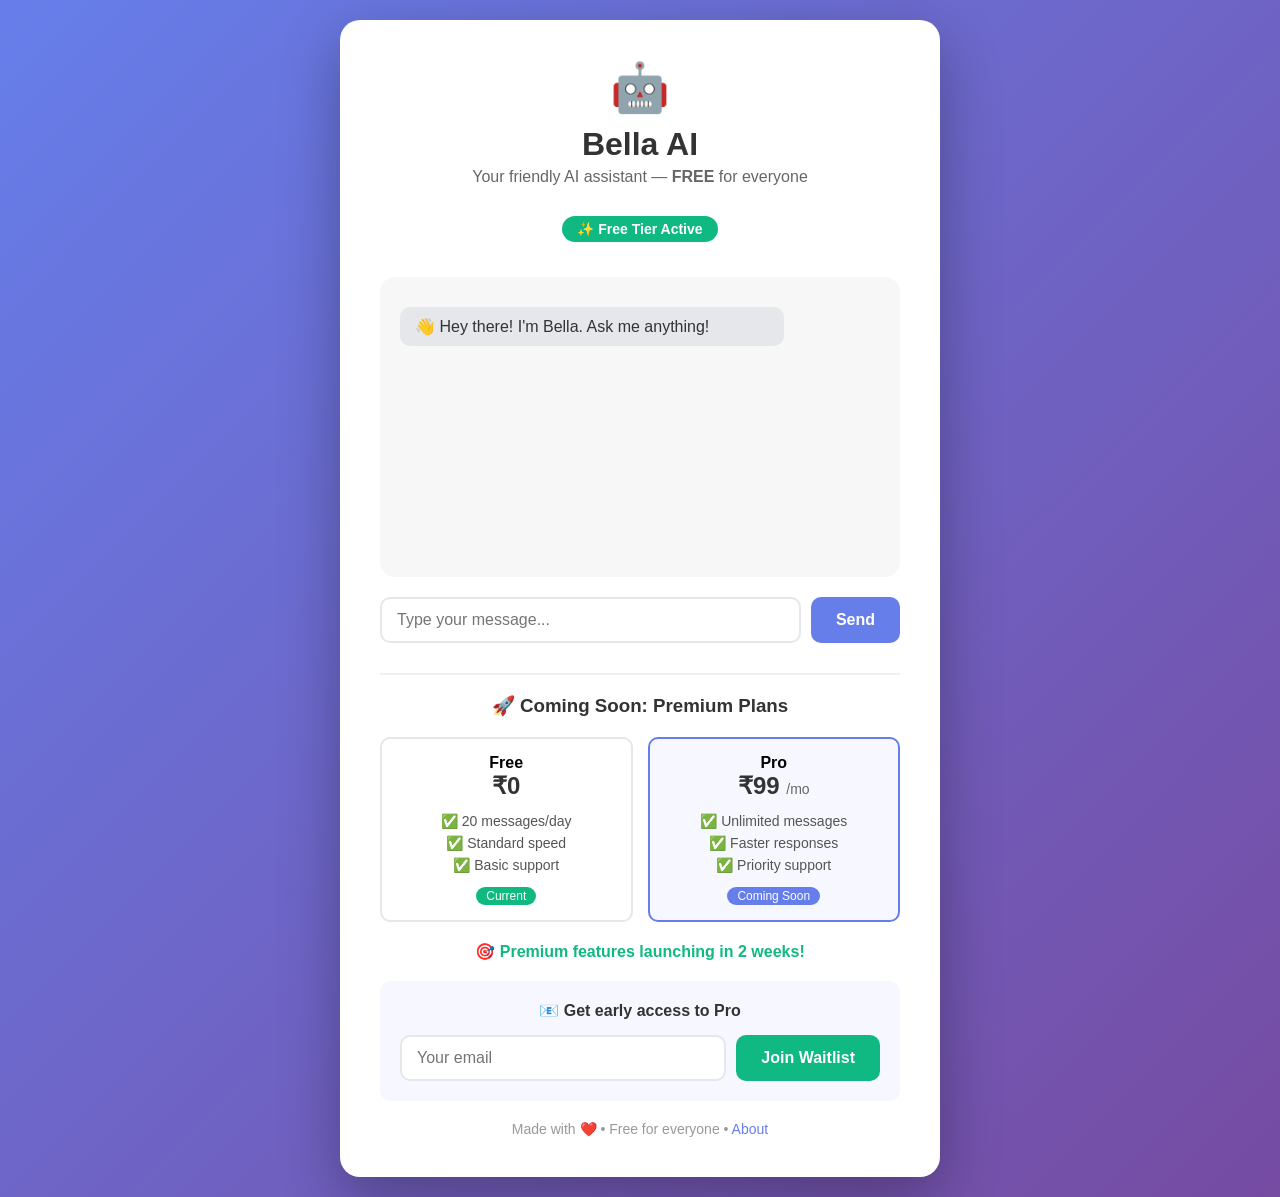
==== index.html @ af96e614 "Update index.html" ====
<!DOCTYPE html>
<html lang="en">
<head>
    <meta charset="UTF-8">
    <meta name="viewport" content="width=device-width, initial-scale=1.0">
    <title>Bella AI - Free AI Assistant</title>
    <style>
        * { margin: 0; padding: 0; box-sizing: border-box; }
        body { 
            font-family: -apple-system, BlinkMacSystemFont, 'Segoe UI', Roboto, sans-serif;
            background: linear-gradient(135deg, #667eea 0%, #764ba2 100%);
            min-height: 100vh;
            display: flex;
            justify-content: center;
            align-items: center;
            padding: 20px;
        }
        .container {
            background: white;
            border-radius: 20px;
            padding: 40px;
            max-width: 600px;
            width: 100%;
            box-shadow: 0 20px 60px rgba(0,0,0,0.3);
        }
        .logo { 
            font-size: 48px; 
            text-align: center; 
            margin-bottom: 10px;
        }
        h1 { 
            text-align: center; 
            color: #333;
            font-size: 32px;
            margin-bottom: 5px;
        }
        .subtitle {
            text-align: center;
            color: #666;
            margin-bottom: 30px;
        }
        .badge {
            display: inline-block;
            background: #10b981;
            color: white;
            padding: 5px 15px;
            border-radius: 20px;
            font-size: 14px;
            font-weight: bold;
            margin-bottom: 20px;
        }
        .chat-box {
            background: #f7f7f7;
            border-radius: 15px;
            padding: 20px;
            min-height: 300px;
            margin-bottom: 20px;
            max-height: 400px;
            overflow-y: auto;
        }
        .message {
            margin: 10px 0;
            padding: 10px 15px;
            border-radius: 10px;
            max-width: 80%;
        }
        .user-message {
            background: #667eea;
            color: white;
            margin-left: auto;
            text-align: right;
        }
        .bot-message {
            background: #e5e7eb;
            color: #333;
        }
        .input-group {
            display: flex;
            gap: 10px;
        }
        input {
            flex: 1;
            padding: 12px 15px;
            border: 2px solid #e5e7eb;
            border-radius: 10px;
            font-size: 16px;
            outline: none;
            transition: border 0.3s;
        }
        input:focus {
            border-color: #667eea;
        }
        button {
            padding: 12px 25px;
            background: #667eea;
            color: white;
            border: none;
            border-radius: 10px;
            font-size: 16px;
            font-weight: bold;
            cursor: pointer;
            transition: background 0.3s;
        }
        button:hover {
            background: #5a67d8;
        }
        button:disabled {
            opacity: 0.6;
            cursor: not-allowed;
        }
        .pricing-grid {
            display: grid;
            grid-template-columns: 1fr 1fr;
            gap: 15px;
            margin: 20px 0;
        }
        .pricing-card {
            border: 2px solid #e5e7eb;
            border-radius: 10px;
            padding: 15px;
            text-align: center;
        }
        .pricing-card.popular {
            border-color: #667eea;
            background: #f7f7ff;
        }
        .price {
            font-size: 24px;
            font-weight: bold;
            color: #333;
        }
        .price small {
            font-size: 14px;
            font-weight: normal;
            color: #666;
        }
        .feature-list {
            list-style: none;
            margin: 10px 0;
            font-size: 14px;
            color: #555;
        }
        .feature-list li {
            padding: 3px 0;
        }
        .coming-soon {
            text-align: center;
            color: #10b981;
            font-weight: bold;
            margin-top: 10px;
        }
        .waitlist-form {
            display: flex;
            gap: 10px;
            margin-top: 15px;
        }
        .waitlist-form input {
            flex: 1;
        }
        .waitlist-form button {
            background: #10b981;
        }
        .waitlist-form button:hover {
            background: #059669;
        }
        .toast {
            position: fixed;
            bottom: 20px;
            right: 20px;
            background: #333;
            color: white;
            padding: 15px 25px;
            border-radius: 10px;
            display: none;
        }
        .toast.show {
            display: block;
            animation: slideIn 0.5s;
        }
        @keyframes slideIn {
            from { transform: translateY(100px); opacity: 0; }
            to { transform: translateY(0); opacity: 1; }
        }
        .footer {
            text-align: center;
            margin-top: 20px;
            color: #999;
            font-size: 14px;
        }
        .footer a {
            color: #667eea;
            text-decoration: none;
        }
        .loading {
            display: inline-block;
            width: 20px;
            height: 20px;
            border: 3px solid #f3f3f3;
            border-top: 3px solid #667eea;
            border-radius: 50%;
            animation: spin 1s linear infinite;
        }
        @keyframes spin {
            0% { transform: rotate(0deg); }
            100% { transform: rotate(360deg); }
        }
    </style>
</head>
<body>
    <div class="container">
        <div class="logo">🤖</div>
        <h1>Bella AI</h1>
        <p class="subtitle">Your friendly AI assistant — <strong>FREE</strong> for everyone</p>
        
        <div style="text-align: center; margin-bottom: 15px;">
            <span class="badge">✨ Free Tier Active</span>
        </div>

        <!-- Chat Interface -->
        <div class="chat-box" id="chatBox">
            <div class="message bot-message">👋 Hey there! I'm Bella. Ask me anything!</div>
        </div>

        <div class="input-group">
            <input type="text" id="userInput" placeholder="Type your message..." onkeypress="if(event.key==='Enter') sendMessage()">
            <button onclick="sendMessage()" id="sendBtn">Send</button>
        </div>

        <!-- Pricing Section -->
        <div style="margin-top: 30px; border-top: 2px solid #f0f0f0; padding-top: 20px;">
            <h3 style="text-align: center; color: #333;">🚀 Coming Soon: Premium Plans</h3>
            
            <div class="pricing-grid">
                <div class="pricing-card">
                    <h4>Free</h4>
                    <div class="price">₹0</div>
                    <ul class="feature-list">
                        <li>✅ 20 messages/day</li>
                        <li>✅ Standard speed</li>
                        <li>✅ Basic support</li>
                    </ul>
                    <span style="display:inline-block; background:#10b981; color:white; padding:2px 10px; border-radius:10px; font-size:12px;">Current</span>
                </div>
                
                <div class="pricing-card popular">
                    <h4>Pro</h4>
                    <div class="price">₹99 <small>/mo</small></div>
                    <ul class="feature-list">
                        <li>✅ Unlimited messages</li>
                        <li>✅ Faster responses</li>
                        <li>✅ Priority support</li>
                    </ul>
                    <span style="display:inline-block; background:#667eea; color:white; padding:2px 10px; border-radius:10px; font-size:12px;">Coming Soon</span>
                </div>
            </div>

            <div class="coming-soon">🎯 Premium features launching in 2 weeks!</div>
        </div>

        <!-- Waitlist Signup -->
        <div style="margin-top: 20px; background: #f7f7ff; padding: 20px; border-radius: 10px;">
            <h4 style="text-align: center; color: #333;">📧 Get early access to Pro</h4>
            <form id="waitlistForm" class="waitlist-form">
                <input type="email" id="waitlistEmail" placeholder="Your email" required>
                <button type="submit">Join Waitlist</button>
            </form>
        </div>

        <div class="footer">
            Made with ❤️ • Free for everyone • <a href="#" onclick="showToast('Premium features coming soon!')">About</a>
        </div>
    </div>

    <!-- Toast Notification -->
    <div class="toast" id="toast"></div>

    <script>
        const API_URL = "https://shahid0812-Api.hf.space"; // Your Space URL
        let userId = localStorage.getItem('bella_user_id');
        
        if (!userId) {
            userId = 'user_' + Math.random().toString(36).substr(2, 9);
            localStorage.setItem('bella_user_id', userId);
        }

        // Send message to Bella
        async function sendMessage() {
            const input = document.getElementById('userInput');
            const message = input.value.trim();
            if (!message) return;

            const chatBox = document.getElementById('chatBox');
            const sendBtn = document.getElementById('sendBtn');

            // Add user message
            chatBox.innerHTML += `<div class="message user-message">${message}</div>`;
            input.value = '';
            sendBtn.disabled = true;
            sendBtn.innerHTML = '<span class="loading"></span>';

            // Show typing indicator
            chatBox.innerHTML += `<div class="message bot-message" id="typing">🤔 Thinking...</div>`;
            chatBox.scrollTop = chatBox.scrollHeight;

            try {
                const response = await fetch(`${API_URL}/chat`, {
                    method: 'POST',
                    headers: { 'Content-Type': 'application/json' },
                    body: JSON.stringify({ 
                        message: message,
                        user_id: userId
                    })
                });

                const data = await response.json();
                
                // Remove typing indicator
                document.getElementById('typing').remove();
                
                // Add bot response
                chatBox.innerHTML += `<div class="message bot-message">${data.response}</div>`;
                chatBox.scrollTop = chatBox.scrollHeight;

            } catch (error) {
                document.getElementById('typing').remove();
                chatBox.innerHTML += `<div class="message bot-message">😅 Oops! Something went wrong. Please try again.</div>`;
            }

            sendBtn.disabled = false;
            sendBtn.textContent = 'Send';
        }

        // Waitlist signup
        document.getElementById('waitlistForm').addEventListener('submit', async function(e) {
            e.preventDefault();
            const email = document.getElementById('waitlistEmail').value;
            
            try {
                const response = await fetch(`${API_URL}/signup`, {
                    method: 'POST',
                    headers: { 'Content-Type': 'application/json' },
                    body: JSON.stringify({ email, name: '' })
                });
                
                const data = await response.json();
                showToast('✅ ' + data.message);
                document.getElementById('waitlistEmail').value = '';
            } catch (error) {
                showToast('❌ Something went wrong. Please try again.');
            }
        });

        // Toast notification
        function showToast(message) {
            const toast = document.getElementById('toast');
            toast.textContent = message;
            toast.classList.add('show');
            setTimeout(() => toast.classList.remove('show'), 3000);
        }

        // Auto-join waitlist with random tip
        console.log('🎉 Welcome to Bella AI!');
        console.log('💡 Tip: You get 20 free messages daily!');
    </script>
</body>
</html>
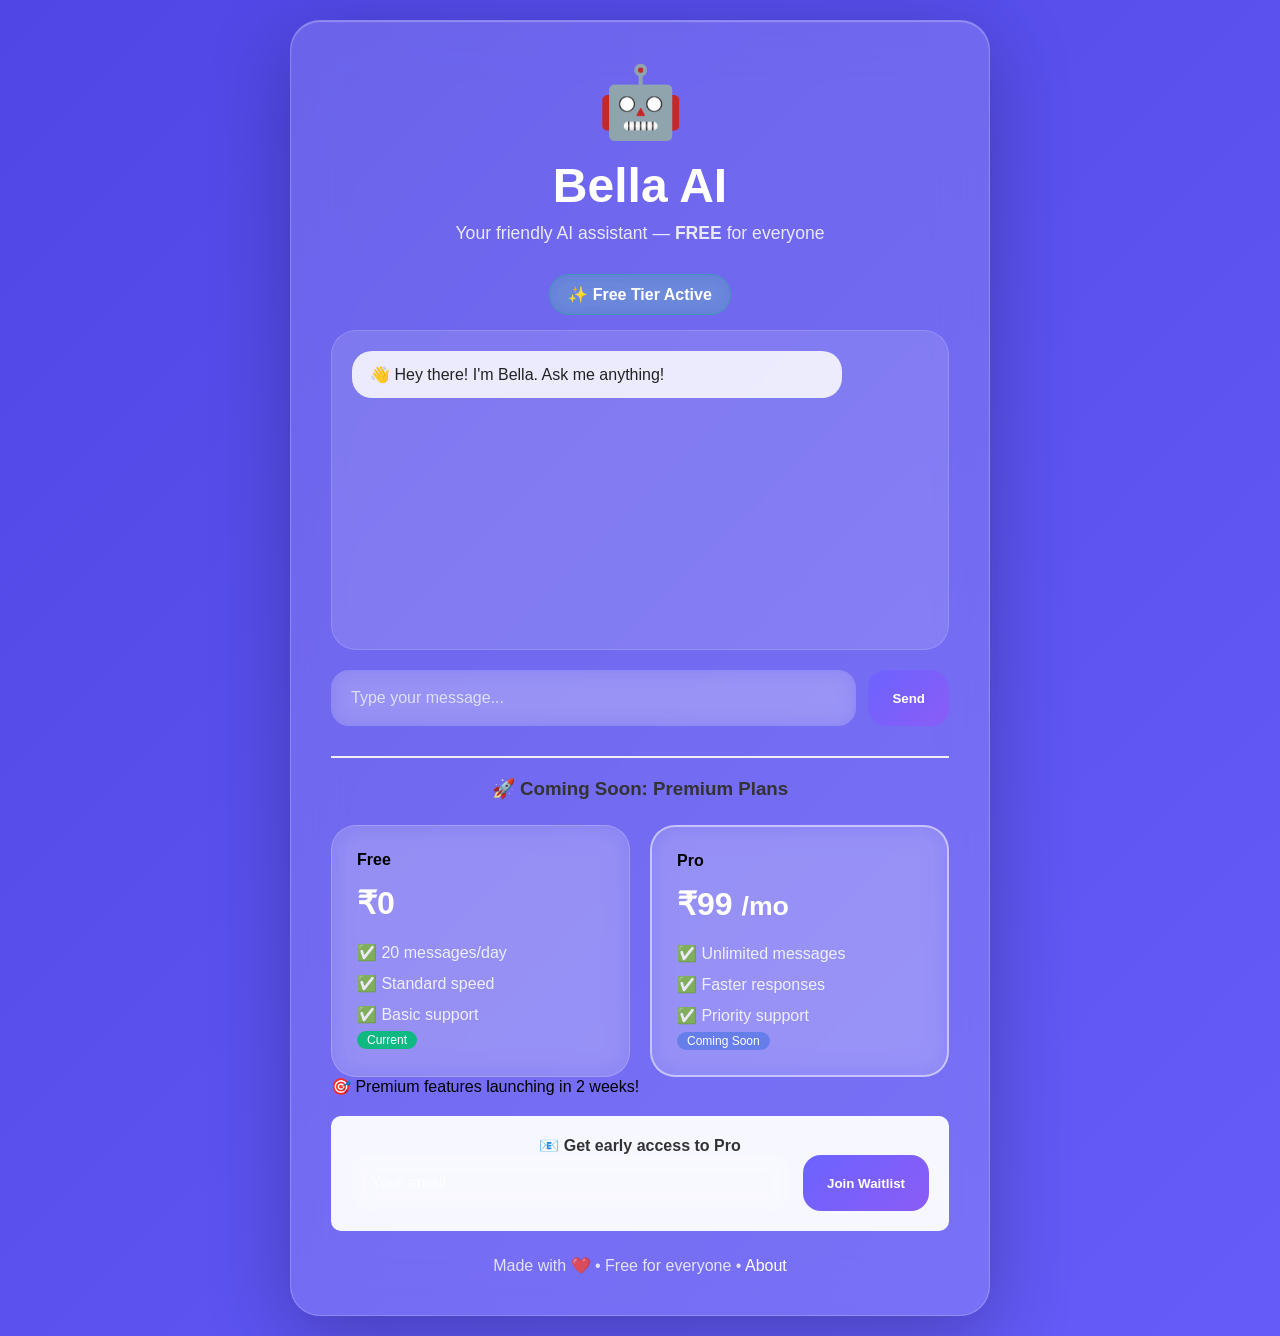
==== commit aa0159f4: "Update index.html" ====
--- a/index.html
+++ b/index.html
@@ -5,204 +5,358 @@
     <meta name="viewport" content="width=device-width, initial-scale=1.0">
     <title>Bella AI - Free AI Assistant</title>
     <style>
-        * { margin: 0; padding: 0; box-sizing: border-box; }
-        body { 
-            font-family: -apple-system, BlinkMacSystemFont, 'Segoe UI', Roboto, sans-serif;
-            background: linear-gradient(135deg, #667eea 0%, #764ba2 100%);
-            min-height: 100vh;
-            display: flex;
-            justify-content: center;
-            align-items: center;
-            padding: 20px;
+* {
+    margin: 0;
+    padding: 0;
+    box-sizing: border-box;
+}
+
+:root {
+    --primary: #6c63ff;
+    --secondary: #8b5cf6;
+    --success: #10b981;
+    --dark: #1f2937;
+    --gray: #6b7280;
+    --bg: rgba(255,255,255,0.15);
+    --border: rgba(255,255,255,0.2);
+}
+
+body {
+    font-family: Inter, -apple-system, BlinkMacSystemFont, "Segoe UI", sans-serif;
+    min-height: 100vh;
+    display: flex;
+    justify-content: center;
+    align-items: center;
+    padding: 20px;
+    overflow-x: hidden;
+    background: linear-gradient(
+        -45deg,
+        #667eea,
+        #764ba2,
+        #6c63ff,
+        #4f46e5
+    );
+    background-size: 400% 400%;
+    animation: gradientMove 15s ease infinite;
+}
+
+@keyframes gradientMove {
+    0% { background-position: 0% 50%; }
+    50% { background-position: 100% 50%; }
+    100% { background-position: 0% 50%; }
+}
+
+.container {
+    width: min(100%, 700px);
+    padding: clamp(20px, 5vw, 40px);
+    border-radius: 30px;
+    background: rgba(255,255,255,0.15);
+    backdrop-filter: blur(25px);
+    -webkit-backdrop-filter: blur(25px);
+    border: 1px solid rgba(255,255,255,0.2);
+    box-shadow:
+        0 20px 80px rgba(0,0,0,0.25),
+        inset 0 1px 1px rgba(255,255,255,0.3);
+    animation: fadeUp 0.8s ease;
+}
+
+@keyframes fadeUp {
+    from {
+        opacity: 0;
+        transform: translateY(40px);
+    }
+    to {
+        opacity: 1;
+        transform: translateY(0);
+    }
+}
+
+.logo {
+    font-size: clamp(50px, 8vw, 70px);
+    text-align: center;
+    margin-bottom: 15px;
+    animation: float 3s ease-in-out infinite;
+}
+
+@keyframes float {
+    50% {
+        transform: translateY(-10px);
+    }
+}
+
+h1 {
+    text-align: center;
+    font-size: clamp(2rem, 5vw, 3rem);
+    color: white;
+    font-weight: 800;
+}
+
+.subtitle {
+    text-align: center;
+    color: rgba(255,255,255,0.85);
+    margin-top: 10px;
+    margin-bottom: 30px;
+    font-size: clamp(0.9rem, 3vw, 1.1rem);
+}
+
+.badge {
+    display: inline-flex;
+    align-items: center;
+    gap: 8px;
+    background: rgba(16,185,129,0.2);
+    border: 1px solid rgba(16,185,129,0.4);
+    color: white;
+    padding: 10px 18px;
+    border-radius: 50px;
+    font-weight: 700;
+    backdrop-filter: blur(10px);
+}
+
+.chat-box {
+    background: rgba(255,255,255,0.12);
+    border: 1px solid rgba(255,255,255,0.15);
+    border-radius: 25px;
+    min-height: 320px;
+    max-height: 420px;
+    overflow-y: auto;
+    padding: 20px;
+    margin-bottom: 20px;
+}
+
+.chat-box::-webkit-scrollbar {
+    width: 8px;
+}
+
+.chat-box::-webkit-scrollbar-thumb {
+    background: rgba(255,255,255,0.3);
+    border-radius: 10px;
+}
+
+.message {
+    max-width: 85%;
+    padding: 14px 18px;
+    margin-bottom: 14px;
+    border-radius: 20px;
+    animation: messageIn 0.4s ease;
+}
+
+@keyframes messageIn {
+    from {
+        opacity: 0;
+        transform: translateY(15px);
+    }
+    to {
+        opacity: 1;
+        transform: translateY(0);
+    }
+}
+
+.bot-message {
+    background: rgba(255,255,255,0.85);
+    color: #222;
+}
+
+.user-message {
+    background: linear-gradient(
+        135deg,
+        #6c63ff,
+        #8b5cf6
+    );
+    color: white;
+    margin-left: auto;
+}
+
+.input-group {
+    display: flex;
+    gap: 12px;
+}
+
+input {
+    flex: 1;
+    height: 56px;
+    border: none;
+    border-radius: 18px;
+    padding: 0 20px;
+    background: rgba(255,255,255,0.15);
+    color: white;
+    font-size: 1rem;
+    outline: none;
+    backdrop-filter: blur(10px);
+}
+
+input::placeholder {
+    color: rgba(255,255,255,0.7);
+}
+
+button {
+    border: none;
+    border-radius: 18px;
+    padding: 0 24px;
+    background: linear-gradient(
+        135deg,
+        #6c63ff,
+        #8b5cf6
+    );
+    color: white;
+    font-weight: 700;
+    cursor: pointer;
+    transition: all .3s ease;
+}
+
+button:hover {
+    transform: translateY(-3px);
+    box-shadow: 0 12px 30px rgba(108,99,255,0.4);
+}
+
+button:active {
+    transform: scale(0.97);
+}
+
+.pricing-grid {
+    display: grid;
+    grid-template-columns: repeat(
+        auto-fit,
+        minmax(220px, 1fr)
+    );
+    gap: 20px;
+    margin-top: 25px;
+}
+
+.pricing-card {
+    background: rgba(255,255,255,0.12);
+    border: 1px solid rgba(255,255,255,0.2);
+    border-radius: 25px;
+    padding: 25px;
+    transition: .4s;
+    backdrop-filter: blur(15px);
+}
+
+.pricing-card:hover {
+    transform: translateY(-10px);
+    box-shadow: 0 20px 40px rgba(0,0,0,0.25);
+}
+
+.pricing-card.popular {
+    border: 2px solid rgba(255,255,255,0.5);
+}
+
+.price {
+    font-size: 2rem;
+    font-weight: 800;
+    color: white;
+    margin: 15px 0;
+}
+
+.feature-list {
+    list-style: none;
+    color: rgba(255,255,255,0.85);
+}
+
+.feature-list li {
+    padding: 6px 0;
+}
+
+.waitlist-form {
+    display: flex;
+    gap: 12px;
+    flex-wrap: wrap;
+}
+
+.waitlist-form input {
+    min-width: 220px;
+}
+
+.toast {
+    position: fixed;
+    bottom: 30px;
+    right: 30px;
+    background: rgba(30,30,30,0.95);
+    color: white;
+    padding: 16px 25px;
+    border-radius: 20px;
+    backdrop-filter: blur(20px);
+    transform: translateY(100px);
+    opacity: 0;
+    transition: .4s;
+}
+
+.toast.show {
+    transform: translateY(0);
+    opacity: 1;
+}
+
+.footer {
+    margin-top: 25px;
+    text-align: center;
+    color: rgba(255,255,255,0.8);
+}
+
+.footer a {
+    color: white;
+    text-decoration: none;
+}
+
+@media (max-width: 600px) {
+    body {
+        padding: 12px;
+    }
+
+    .container {
+        border-radius: 25px;
+    }
+
+    .input-group {
+        flex-direction: column;
+    }
+
+    button {
+        width: 100%;
+        height: 56px;
+    }
+
+    .message {
+        max-width: 92%;
+    }
+    .bg-orb {
+    position: fixed;
+    border-radius: 50%;
+    filter: blur(100px);
+    z-index: -1;
+    animation: moveOrb 15s infinite alternate;
+}
+
+.orb1 {
+    width: 300px;
+    height: 300px;
+    background: rgba(108,99,255,0.35);
+    top: -100px;
+    left: -100px;
+}
+
+.orb2 {
+    width: 250px;
+    height: 250px;
+    background: rgba(236,72,153,0.3);
+    bottom: -100px;
+    right: -100px;
+}
+
+.orb3 {
+    width: 200px;
+    height: 200px;
+    background: rgba(16,185,129,0.25);
+    top: 40%;
+    left: 50%;
+}
+
+@keyframes moveOrb {
+    from {
+        transform: translate(0,0);
+    }
+    to {
+        transform: translate(80px,-50px);
+    }
         }
-        .container {
-            background: white;
-            border-radius: 20px;
-            padding: 40px;
-            max-width: 600px;
-            width: 100%;
-            box-shadow: 0 20px 60px rgba(0,0,0,0.3);
-        }
-        .logo { 
-            font-size: 48px; 
-            text-align: center; 
-            margin-bottom: 10px;
-        }
-        h1 { 
-            text-align: center; 
-            color: #333;
-            font-size: 32px;
-            margin-bottom: 5px;
-        }
-        .subtitle {
-            text-align: center;
-            color: #666;
-            margin-bottom: 30px;
-        }
-        .badge {
-            display: inline-block;
-            background: #10b981;
-            color: white;
-            padding: 5px 15px;
-            border-radius: 20px;
-            font-size: 14px;
-            font-weight: bold;
-            margin-bottom: 20px;
-        }
-        .chat-box {
-            background: #f7f7f7;
-            border-radius: 15px;
-            padding: 20px;
-            min-height: 300px;
-            margin-bottom: 20px;
-            max-height: 400px;
-            overflow-y: auto;
-        }
-        .message {
-            margin: 10px 0;
-            padding: 10px 15px;
-            border-radius: 10px;
-            max-width: 80%;
-        }
-        .user-message {
-            background: #667eea;
-            color: white;
-            margin-left: auto;
-            text-align: right;
-        }
-        .bot-message {
-            background: #e5e7eb;
-            color: #333;
-        }
-        .input-group {
-            display: flex;
-            gap: 10px;
-        }
-        input {
-            flex: 1;
-            padding: 12px 15px;
-            border: 2px solid #e5e7eb;
-            border-radius: 10px;
-            font-size: 16px;
-            outline: none;
-            transition: border 0.3s;
-        }
-        input:focus {
-            border-color: #667eea;
-        }
-        button {
-            padding: 12px 25px;
-            background: #667eea;
-            color: white;
-            border: none;
-            border-radius: 10px;
-            font-size: 16px;
-            font-weight: bold;
-            cursor: pointer;
-            transition: background 0.3s;
-        }
-        button:hover {
-            background: #5a67d8;
-        }
-        button:disabled {
-            opacity: 0.6;
-            cursor: not-allowed;
-        }
-        .pricing-grid {
-            display: grid;
-            grid-template-columns: 1fr 1fr;
-            gap: 15px;
-            margin: 20px 0;
-        }
-        .pricing-card {
-            border: 2px solid #e5e7eb;
-            border-radius: 10px;
-            padding: 15px;
-            text-align: center;
-        }
-        .pricing-card.popular {
-            border-color: #667eea;
-            background: #f7f7ff;
-        }
-        .price {
-            font-size: 24px;
-            font-weight: bold;
-            color: #333;
-        }
-        .price small {
-            font-size: 14px;
-            font-weight: normal;
-            color: #666;
-        }
-        .feature-list {
-            list-style: none;
-            margin: 10px 0;
-            font-size: 14px;
-            color: #555;
-        }
-        .feature-list li {
-            padding: 3px 0;
-        }
-        .coming-soon {
-            text-align: center;
-            color: #10b981;
-            font-weight: bold;
-            margin-top: 10px;
-        }
-        .waitlist-form {
-            display: flex;
-            gap: 10px;
-            margin-top: 15px;
-        }
-        .waitlist-form input {
-            flex: 1;
-        }
-        .waitlist-form button {
-            background: #10b981;
-        }
-        .waitlist-form button:hover {
-            background: #059669;
-        }
-        .toast {
-            position: fixed;
-            bottom: 20px;
-            right: 20px;
-            background: #333;
-            color: white;
-            padding: 15px 25px;
-            border-radius: 10px;
-            display: none;
-        }
-        .toast.show {
-            display: block;
-            animation: slideIn 0.5s;
-        }
-        @keyframes slideIn {
-            from { transform: translateY(100px); opacity: 0; }
-            to { transform: translateY(0); opacity: 1; }
-        }
-        .footer {
-            text-align: center;
-            margin-top: 20px;
-            color: #999;
-            font-size: 14px;
-        }
-        .footer a {
-            color: #667eea;
-            text-decoration: none;
-        }
-        .loading {
-            display: inline-block;
-            width: 20px;
-            height: 20px;
-            border: 3px solid #f3f3f3;
-            border-top: 3px solid #667eea;
-            border-radius: 50%;
-            animation: spin 1s linear infinite;
-        }
-        @keyframes spin {
-            0% { transform: rotate(0deg); }
-            100% { transform: rotate(360deg); }
         }
     </style>
 </head>
@@ -363,4 +517,8 @@
         console.log('💡 Tip: You get 20 free messages daily!');
     </script>
 </body>
+    <div class="bg-orb orb1"></div>
+<div class="bg-orb orb2"></div>
+<div class="bg-orb orb3"></div>
+    
 </html>
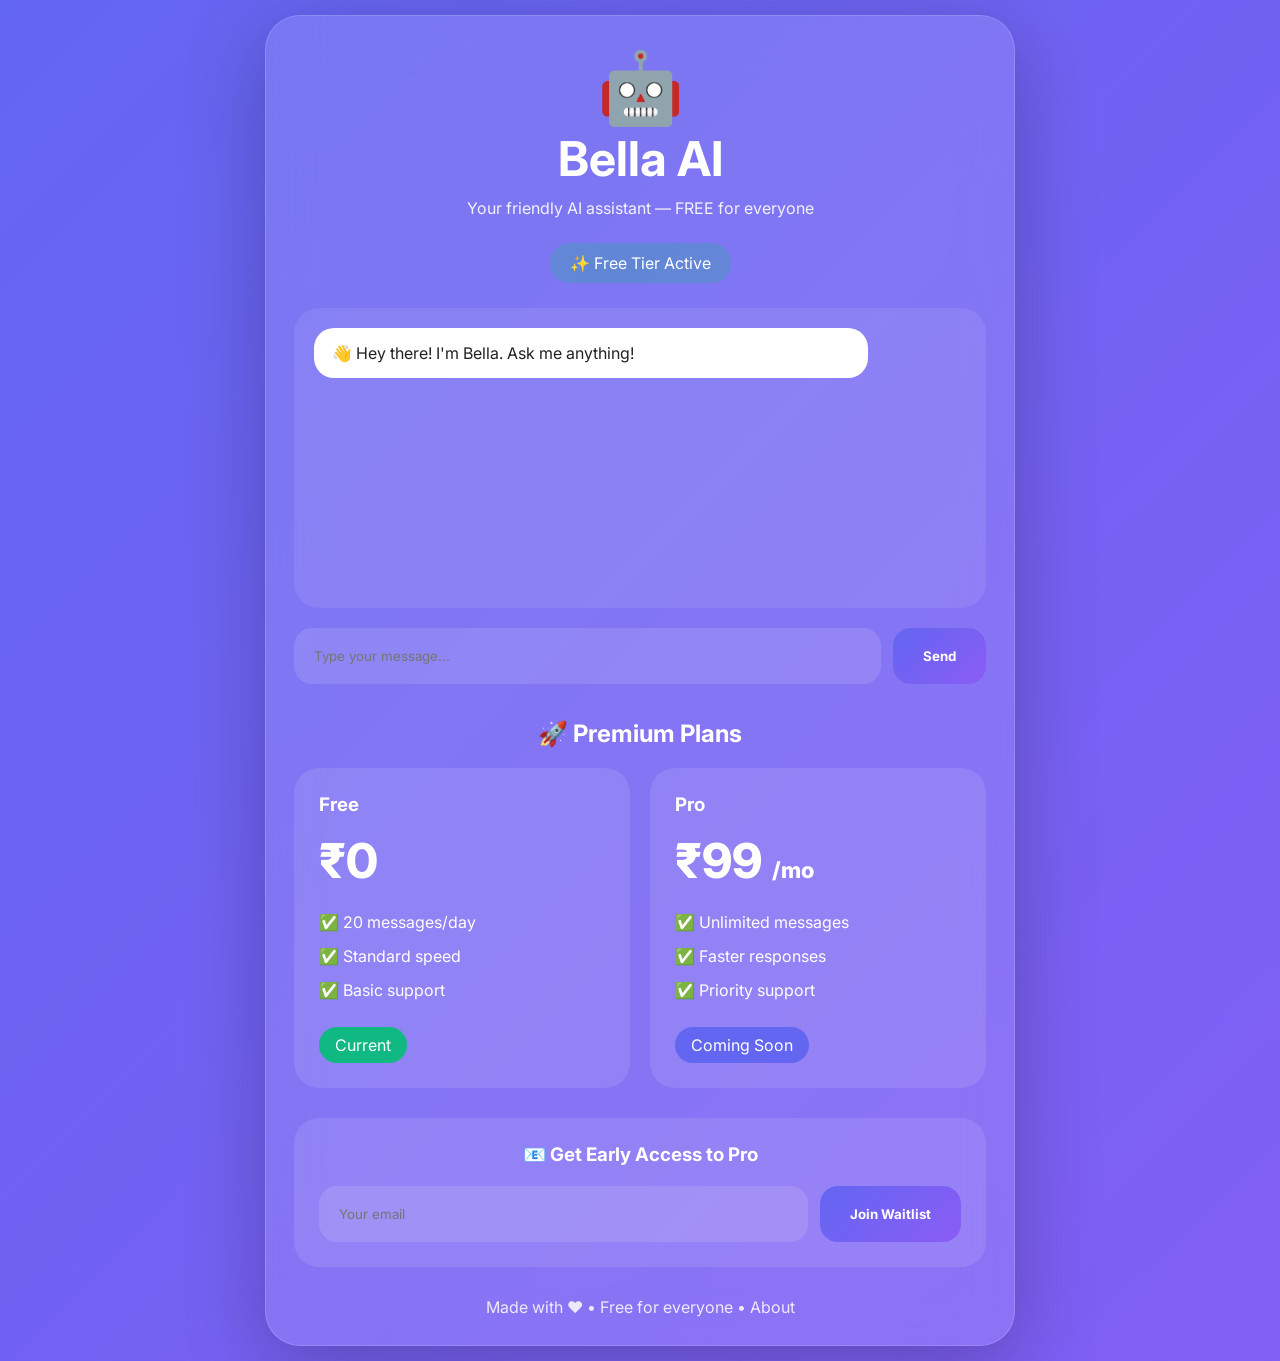
==== commit 411151fd: "Rename index-1.html to index.html" ====
--- a/index.html
+++ b/index.html
@@ -1,524 +1,108 @@
 <!DOCTYPE html>
 <html lang="en">
 <head>
-    <meta charset="UTF-8">
-    <meta name="viewport" content="width=device-width, initial-scale=1.0">
-    <title>Bella AI - Free AI Assistant</title>
-    <style>
-* {
-    margin: 0;
-    padding: 0;
-    box-sizing: border-box;
+<meta charset="UTF-8">
+<meta name="viewport" content="width=device-width, initial-scale=1.0">
+<title>Bella AI</title>
+<link rel="preconnect" href="https://fonts.googleapis.com">
+<link href="https://fonts.googleapis.com/css2?family=Inter:wght@300;400;500;600;700;800&display=swap" rel="stylesheet">
+<style>
+*{margin:0;padding:0;box-sizing:border-box;font-family:'Inter',sans-serif}
+body{
+min-height:100vh;display:flex;justify-content:center;align-items:center;
+padding:15px;overflow-x:hidden;
+background:linear-gradient(-45deg,#4f46e5,#7c3aed,#8b5cf6,#6366f1);
+background-size:400% 400%;animation:bgMove 15s ease infinite;
 }
-
-:root {
-    --primary: #6c63ff;
-    --secondary: #8b5cf6;
-    --success: #10b981;
-    --dark: #1f2937;
-    --gray: #6b7280;
-    --bg: rgba(255,255,255,0.15);
-    --border: rgba(255,255,255,0.2);
+@keyframes bgMove{0%{background-position:0% 50%}50%{background-position:100% 50%}100%{background-position:0% 50%}}
+.container{
+width:min(100%,750px);padding:28px;border-radius:35px;
+background:rgba(255,255,255,.12);backdrop-filter:blur(25px);
+border:1px solid rgba(255,255,255,.15);
+box-shadow:0 20px 80px rgba(0,0,0,.25);
 }
-
-body {
-    font-family: Inter, -apple-system, BlinkMacSystemFont, "Segoe UI", sans-serif;
-    min-height: 100vh;
-    display: flex;
-    justify-content: center;
-    align-items: center;
-    padding: 20px;
-    overflow-x: hidden;
-    background: linear-gradient(
-        -45deg,
-        #667eea,
-        #764ba2,
-        #6c63ff,
-        #4f46e5
-    );
-    background-size: 400% 400%;
-    animation: gradientMove 15s ease infinite;
+.logo{text-align:center;font-size:70px}
+h1{text-align:center;color:#fff;font-size:3rem}
+.subtitle{text-align:center;color:rgba(255,255,255,.9);margin:10px 0 25px}
+.badge{display:inline-block;background:rgba(16,185,129,.25);padding:10px 20px;border-radius:50px;color:#fff}
+.center{text-align:center}
+.chat-box{
+margin-top:25px;padding:20px;min-height:300px;border-radius:25px;
+background:rgba(255,255,255,.08)
 }
-
-@keyframes gradientMove {
-    0% { background-position: 0% 50%; }
-    50% { background-position: 100% 50%; }
-    100% { background-position: 0% 50%; }
+.message{padding:15px 18px;border-radius:20px;background:#fff;color:#222;max-width:85%}
+.input-group{display:flex;gap:12px;margin-top:20px}
+input,button{height:56px;border:none;border-radius:18px}
+input{flex:1;padding:0 20px;background:rgba(255,255,255,.12);color:#fff}
+button{padding:0 30px;background:linear-gradient(135deg,#6366f1,#8b5cf6);color:#fff;font-weight:700}
+.section-title{text-align:center;color:#fff;margin:35px 0 20px}
+.pricing-grid{display:grid;grid-template-columns:repeat(auto-fit,minmax(240px,1fr));gap:20px}
+.card{
+padding:25px;border-radius:25px;color:#fff;
+background:rgba(255,255,255,.1);
 }
-
-.container {
-    width: min(100%, 700px);
-    padding: clamp(20px, 5vw, 40px);
-    border-radius: 30px;
-    background: rgba(255,255,255,0.15);
-    backdrop-filter: blur(25px);
-    -webkit-backdrop-filter: blur(25px);
-    border: 1px solid rgba(255,255,255,0.2);
-    box-shadow:
-        0 20px 80px rgba(0,0,0,0.25),
-        inset 0 1px 1px rgba(255,255,255,0.3);
-    animation: fadeUp 0.8s ease;
+.price{font-size:3rem;font-weight:800;margin:15px 0}
+.list{list-style:none}.list li{padding:7px 0}
+.tag{display:inline-block;margin-top:20px;padding:8px 16px;border-radius:50px;background:#10b981}
+.blue{background:#6366f1}
+.waitlist{
+margin-top:30px;padding:25px;border-radius:25px;
+background:rgba(255,255,255,.1)
 }
-
-@keyframes fadeUp {
-    from {
-        opacity: 0;
-        transform: translateY(40px);
-    }
-    to {
-        opacity: 1;
-        transform: translateY(0);
-    }
+.waitlist h3{text-align:center;color:#fff;margin-bottom:20px}
+.waitlist form{display:flex;gap:12px}
+.footer{text-align:center;color:rgba(255,255,255,.85);margin-top:30px}
+@media(max-width:650px){
+.container{padding:20px}
+h1{font-size:2.3rem}
+.logo{font-size:60px}
+.input-group,.waitlist form{flex-direction:column}
+button{width:100%}
 }
-
-.logo {
-    font-size: clamp(50px, 8vw, 70px);
-    text-align: center;
-    margin-bottom: 15px;
-    animation: float 3s ease-in-out infinite;
-}
-
-@keyframes float {
-    50% {
-        transform: translateY(-10px);
-    }
-}
-
-h1 {
-    text-align: center;
-    font-size: clamp(2rem, 5vw, 3rem);
-    color: white;
-    font-weight: 800;
-}
-
-.subtitle {
-    text-align: center;
-    color: rgba(255,255,255,0.85);
-    margin-top: 10px;
-    margin-bottom: 30px;
-    font-size: clamp(0.9rem, 3vw, 1.1rem);
-}
-
-.badge {
-    display: inline-flex;
-    align-items: center;
-    gap: 8px;
-    background: rgba(16,185,129,0.2);
-    border: 1px solid rgba(16,185,129,0.4);
-    color: white;
-    padding: 10px 18px;
-    border-radius: 50px;
-    font-weight: 700;
-    backdrop-filter: blur(10px);
-}
-
-.chat-box {
-    background: rgba(255,255,255,0.12);
-    border: 1px solid rgba(255,255,255,0.15);
-    border-radius: 25px;
-    min-height: 320px;
-    max-height: 420px;
-    overflow-y: auto;
-    padding: 20px;
-    margin-bottom: 20px;
-}
-
-.chat-box::-webkit-scrollbar {
-    width: 8px;
-}
-
-.chat-box::-webkit-scrollbar-thumb {
-    background: rgba(255,255,255,0.3);
-    border-radius: 10px;
-}
-
-.message {
-    max-width: 85%;
-    padding: 14px 18px;
-    margin-bottom: 14px;
-    border-radius: 20px;
-    animation: messageIn 0.4s ease;
-}
-
-@keyframes messageIn {
-    from {
-        opacity: 0;
-        transform: translateY(15px);
-    }
-    to {
-        opacity: 1;
-        transform: translateY(0);
-    }
-}
-
-.bot-message {
-    background: rgba(255,255,255,0.85);
-    color: #222;
-}
-
-.user-message {
-    background: linear-gradient(
-        135deg,
-        #6c63ff,
-        #8b5cf6
-    );
-    color: white;
-    margin-left: auto;
-}
-
-.input-group {
-    display: flex;
-    gap: 12px;
-}
-
-input {
-    flex: 1;
-    height: 56px;
-    border: none;
-    border-radius: 18px;
-    padding: 0 20px;
-    background: rgba(255,255,255,0.15);
-    color: white;
-    font-size: 1rem;
-    outline: none;
-    backdrop-filter: blur(10px);
-}
-
-input::placeholder {
-    color: rgba(255,255,255,0.7);
-}
-
-button {
-    border: none;
-    border-radius: 18px;
-    padding: 0 24px;
-    background: linear-gradient(
-        135deg,
-        #6c63ff,
-        #8b5cf6
-    );
-    color: white;
-    font-weight: 700;
-    cursor: pointer;
-    transition: all .3s ease;
-}
-
-button:hover {
-    transform: translateY(-3px);
-    box-shadow: 0 12px 30px rgba(108,99,255,0.4);
-}
-
-button:active {
-    transform: scale(0.97);
-}
-
-.pricing-grid {
-    display: grid;
-    grid-template-columns: repeat(
-        auto-fit,
-        minmax(220px, 1fr)
-    );
-    gap: 20px;
-    margin-top: 25px;
-}
-
-.pricing-card {
-    background: rgba(255,255,255,0.12);
-    border: 1px solid rgba(255,255,255,0.2);
-    border-radius: 25px;
-    padding: 25px;
-    transition: .4s;
-    backdrop-filter: blur(15px);
-}
-
-.pricing-card:hover {
-    transform: translateY(-10px);
-    box-shadow: 0 20px 40px rgba(0,0,0,0.25);
-}
-
-.pricing-card.popular {
-    border: 2px solid rgba(255,255,255,0.5);
-}
-
-.price {
-    font-size: 2rem;
-    font-weight: 800;
-    color: white;
-    margin: 15px 0;
-}
-
-.feature-list {
-    list-style: none;
-    color: rgba(255,255,255,0.85);
-}
-
-.feature-list li {
-    padding: 6px 0;
-}
-
-.waitlist-form {
-    display: flex;
-    gap: 12px;
-    flex-wrap: wrap;
-}
-
-.waitlist-form input {
-    min-width: 220px;
-}
-
-.toast {
-    position: fixed;
-    bottom: 30px;
-    right: 30px;
-    background: rgba(30,30,30,0.95);
-    color: white;
-    padding: 16px 25px;
-    border-radius: 20px;
-    backdrop-filter: blur(20px);
-    transform: translateY(100px);
-    opacity: 0;
-    transition: .4s;
-}
-
-.toast.show {
-    transform: translateY(0);
-    opacity: 1;
-}
-
-.footer {
-    margin-top: 25px;
-    text-align: center;
-    color: rgba(255,255,255,0.8);
-}
-
-.footer a {
-    color: white;
-    text-decoration: none;
-}
-
-@media (max-width: 600px) {
-    body {
-        padding: 12px;
-    }
-
-    .container {
-        border-radius: 25px;
-    }
-
-    .input-group {
-        flex-direction: column;
-    }
-
-    button {
-        width: 100%;
-        height: 56px;
-    }
-
-    .message {
-        max-width: 92%;
-    }
-    .bg-orb {
-    position: fixed;
-    border-radius: 50%;
-    filter: blur(100px);
-    z-index: -1;
-    animation: moveOrb 15s infinite alternate;
-}
-
-.orb1 {
-    width: 300px;
-    height: 300px;
-    background: rgba(108,99,255,0.35);
-    top: -100px;
-    left: -100px;
-}
-
-.orb2 {
-    width: 250px;
-    height: 250px;
-    background: rgba(236,72,153,0.3);
-    bottom: -100px;
-    right: -100px;
-}
-
-.orb3 {
-    width: 200px;
-    height: 200px;
-    background: rgba(16,185,129,0.25);
-    top: 40%;
-    left: 50%;
-}
-
-@keyframes moveOrb {
-    from {
-        transform: translate(0,0);
-    }
-    to {
-        transform: translate(80px,-50px);
-    }
-        }
-        }
-    </style>
+</style>
 </head>
 <body>
-    <div class="container">
-        <div class="logo">🤖</div>
-        <h1>Bella AI</h1>
-        <p class="subtitle">Your friendly AI assistant — <strong>FREE</strong> for everyone</p>
-        
-        <div style="text-align: center; margin-bottom: 15px;">
-            <span class="badge">✨ Free Tier Active</span>
-        </div>
-
-        <!-- Chat Interface -->
-        <div class="chat-box" id="chatBox">
-            <div class="message bot-message">👋 Hey there! I'm Bella. Ask me anything!</div>
-        </div>
-
-        <div class="input-group">
-            <input type="text" id="userInput" placeholder="Type your message..." onkeypress="if(event.key==='Enter') sendMessage()">
-            <button onclick="sendMessage()" id="sendBtn">Send</button>
-        </div>
-
-        <!-- Pricing Section -->
-        <div style="margin-top: 30px; border-top: 2px solid #f0f0f0; padding-top: 20px;">
-            <h3 style="text-align: center; color: #333;">🚀 Coming Soon: Premium Plans</h3>
-            
-            <div class="pricing-grid">
-                <div class="pricing-card">
-                    <h4>Free</h4>
-                    <div class="price">₹0</div>
-                    <ul class="feature-list">
-                        <li>✅ 20 messages/day</li>
-                        <li>✅ Standard speed</li>
-                        <li>✅ Basic support</li>
-                    </ul>
-                    <span style="display:inline-block; background:#10b981; color:white; padding:2px 10px; border-radius:10px; font-size:12px;">Current</span>
-                </div>
-                
-                <div class="pricing-card popular">
-                    <h4>Pro</h4>
-                    <div class="price">₹99 <small>/mo</small></div>
-                    <ul class="feature-list">
-                        <li>✅ Unlimited messages</li>
-                        <li>✅ Faster responses</li>
-                        <li>✅ Priority support</li>
-                    </ul>
-                    <span style="display:inline-block; background:#667eea; color:white; padding:2px 10px; border-radius:10px; font-size:12px;">Coming Soon</span>
-                </div>
-            </div>
-
-            <div class="coming-soon">🎯 Premium features launching in 2 weeks!</div>
-        </div>
-
-        <!-- Waitlist Signup -->
-        <div style="margin-top: 20px; background: #f7f7ff; padding: 20px; border-radius: 10px;">
-            <h4 style="text-align: center; color: #333;">📧 Get early access to Pro</h4>
-            <form id="waitlistForm" class="waitlist-form">
-                <input type="email" id="waitlistEmail" placeholder="Your email" required>
-                <button type="submit">Join Waitlist</button>
-            </form>
-        </div>
-
-        <div class="footer">
-            Made with ❤️ • Free for everyone • <a href="#" onclick="showToast('Premium features coming soon!')">About</a>
-        </div>
-    </div>
-
-    <!-- Toast Notification -->
-    <div class="toast" id="toast"></div>
-
-    <script>
-        const API_URL = "https://shahid0812-Api.hf.space"; // Your Space URL
-        let userId = localStorage.getItem('bella_user_id');
-        
-        if (!userId) {
-            userId = 'user_' + Math.random().toString(36).substr(2, 9);
-            localStorage.setItem('bella_user_id', userId);
-        }
-
-        // Send message to Bella
-        async function sendMessage() {
-            const input = document.getElementById('userInput');
-            const message = input.value.trim();
-            if (!message) return;
-
-            const chatBox = document.getElementById('chatBox');
-            const sendBtn = document.getElementById('sendBtn');
-
-            // Add user message
-            chatBox.innerHTML += `<div class="message user-message">${message}</div>`;
-            input.value = '';
-            sendBtn.disabled = true;
-            sendBtn.innerHTML = '<span class="loading"></span>';
-
-            // Show typing indicator
-            chatBox.innerHTML += `<div class="message bot-message" id="typing">🤔 Thinking...</div>`;
-            chatBox.scrollTop = chatBox.scrollHeight;
-
-            try {
-                const response = await fetch(`${API_URL}/chat`, {
-                    method: 'POST',
-                    headers: { 'Content-Type': 'application/json' },
-                    body: JSON.stringify({ 
-                        message: message,
-                        user_id: userId
-                    })
-                });
-
-                const data = await response.json();
-                
-                // Remove typing indicator
-                document.getElementById('typing').remove();
-                
-                // Add bot response
-                chatBox.innerHTML += `<div class="message bot-message">${data.response}</div>`;
-                chatBox.scrollTop = chatBox.scrollHeight;
-
-            } catch (error) {
-                document.getElementById('typing').remove();
-                chatBox.innerHTML += `<div class="message bot-message">😅 Oops! Something went wrong. Please try again.</div>`;
-            }
-
-            sendBtn.disabled = false;
-            sendBtn.textContent = 'Send';
-        }
-
-        // Waitlist signup
-        document.getElementById('waitlistForm').addEventListener('submit', async function(e) {
-            e.preventDefault();
-            const email = document.getElementById('waitlistEmail').value;
-            
-            try {
-                const response = await fetch(`${API_URL}/signup`, {
-                    method: 'POST',
-                    headers: { 'Content-Type': 'application/json' },
-                    body: JSON.stringify({ email, name: '' })
-                });
-                
-                const data = await response.json();
-                showToast('✅ ' + data.message);
-                document.getElementById('waitlistEmail').value = '';
-            } catch (error) {
-                showToast('❌ Something went wrong. Please try again.');
-            }
-        });
-
-        // Toast notification
-        function showToast(message) {
-            const toast = document.getElementById('toast');
-            toast.textContent = message;
-            toast.classList.add('show');
-            setTimeout(() => toast.classList.remove('show'), 3000);
-        }
-
-        // Auto-join waitlist with random tip
-        console.log('🎉 Welcome to Bella AI!');
-        console.log('💡 Tip: You get 20 free messages daily!');
-    </script>
+<div class="container">
+<div class="logo">🤖</div>
+<h1>Bella AI</h1>
+<p class="subtitle">Your friendly AI assistant — FREE for everyone</p>
+<div class="center"><span class="badge">✨ Free Tier Active</span></div>
+<div class="chat-box"><div class="message">👋 Hey there! I'm Bella. Ask me anything!</div></div>
+<div class="input-group">
+<input type="text" placeholder="Type your message...">
+<button>Send</button>
+</div>
+<h2 class="section-title">🚀 Premium Plans</h2>
+<div class="pricing-grid">
+<div class="card">
+<h3>Free</h3>
+<div class="price">₹0</div>
+<ul class="list">
+<li>✅ 20 messages/day</li>
+<li>✅ Standard speed</li>
+<li>✅ Basic support</li>
+</ul>
+<span class="tag">Current</span>
+</div>
+<div class="card">
+<h3>Pro</h3>
+<div class="price">₹99 <span style="font-size:22px">/mo</span></div>
+<ul class="list">
+<li>✅ Unlimited messages</li>
+<li>✅ Faster responses</li>
+<li>✅ Priority support</li>
+</ul>
+<span class="tag blue">Coming Soon</span>
+</div>
+</div>
+<div class="waitlist">
+<h3>📧 Get Early Access to Pro</h3>
+<form>
+<input type="email" placeholder="Your email">
+<button>Join Waitlist</button>
+</form>
+</div>
+<div class="footer">Made with ❤️ • Free for everyone • About</div>
+</div>
 </body>
-    <div class="bg-orb orb1"></div>
-<div class="bg-orb orb2"></div>
-<div class="bg-orb orb3"></div>
-    
 </html>
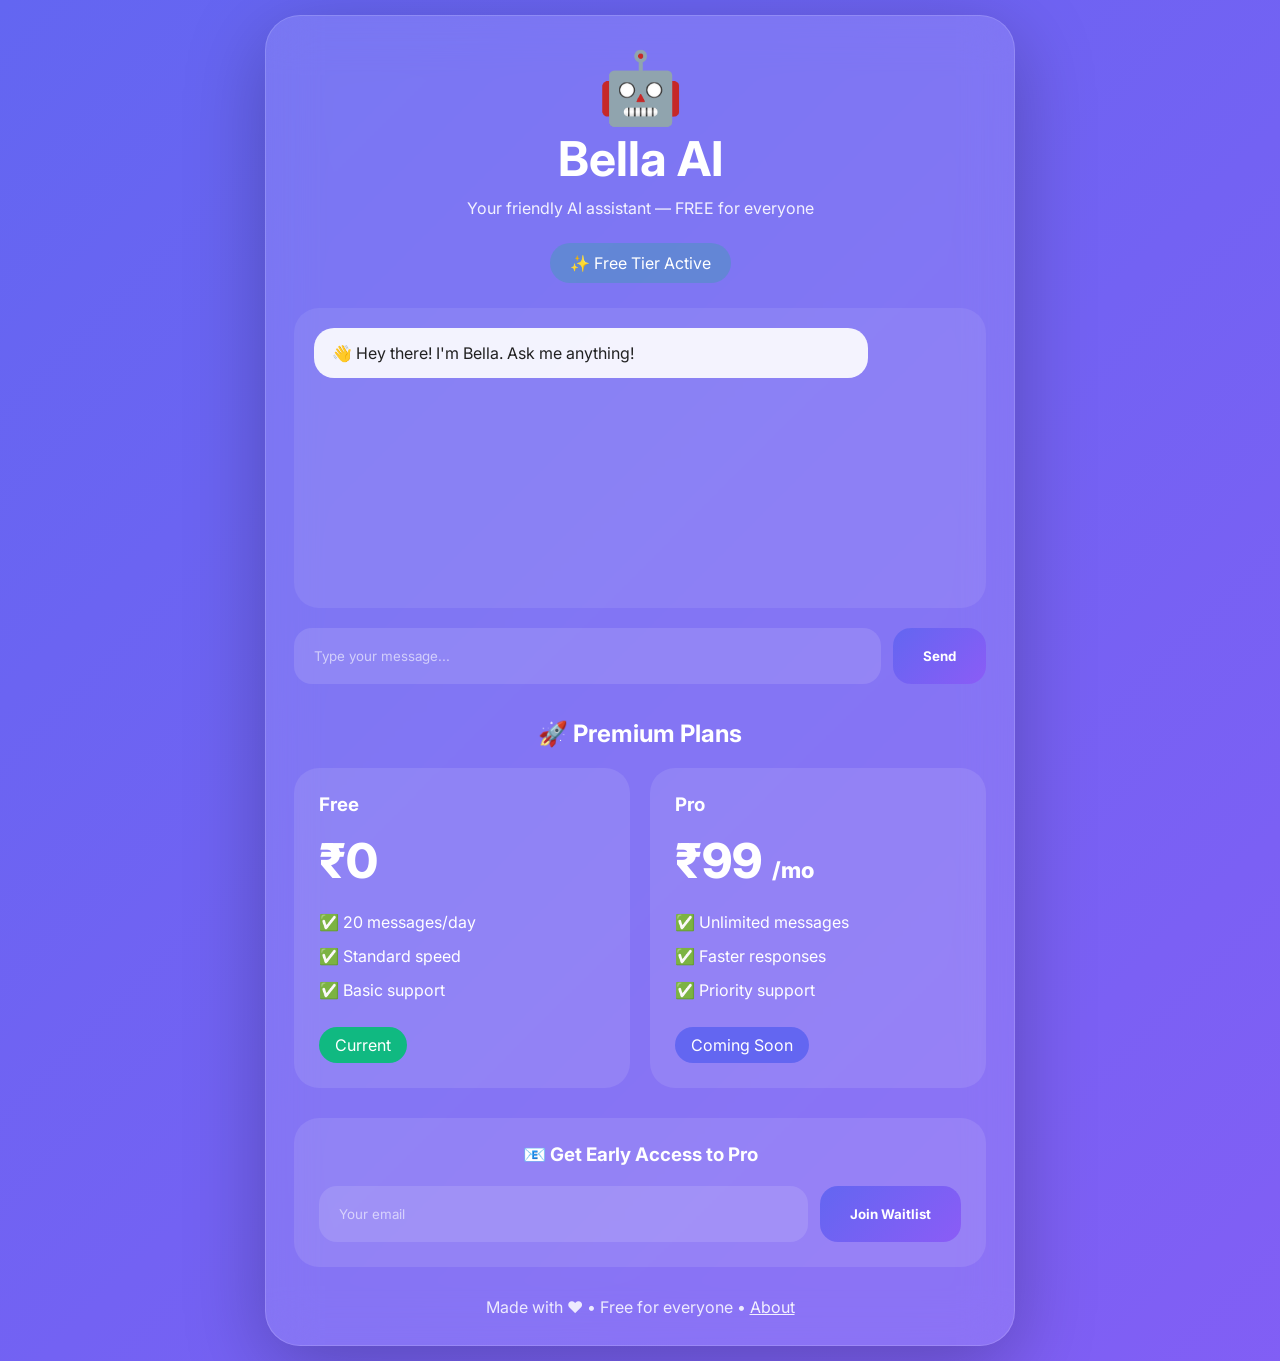
==== commit d54426d2: "Update index.html" ====
--- a/index.html
+++ b/index.html
@@ -28,13 +28,19 @@
 .center{text-align:center}
 .chat-box{
 margin-top:25px;padding:20px;min-height:300px;border-radius:25px;
-background:rgba(255,255,255,.08)
-}
-.message{padding:15px 18px;border-radius:20px;background:#fff;color:#222;max-width:85%}
+background:rgba(255,255,255,.08);
+max-height:400px;overflow-y:auto;
+}
+.message{padding:15px 18px;border-radius:20px;max-width:85%;margin-bottom:12px;word-wrap:break-word;}
+.user-message{background:linear-gradient(135deg,#6366f1,#8b5cf6);color:#fff;margin-left:auto;text-align:right;}
+.bot-message{background:rgba(255,255,255,.9);color:#222;}
 .input-group{display:flex;gap:12px;margin-top:20px}
 input,button{height:56px;border:none;border-radius:18px}
 input{flex:1;padding:0 20px;background:rgba(255,255,255,.12);color:#fff}
-button{padding:0 30px;background:linear-gradient(135deg,#6366f1,#8b5cf6);color:#fff;font-weight:700}
+input::placeholder{color:rgba(255,255,255,.6)}
+button{padding:0 30px;background:linear-gradient(135deg,#6366f1,#8b5cf6);color:#fff;font-weight:700;cursor:pointer;transition:transform .2s}
+button:hover{transform:scale(1.02)}
+button:disabled{opacity:.6;cursor:not-allowed}
 .section-title{text-align:center;color:#fff;margin:35px 0 20px}
 .pricing-grid{display:grid;grid-template-columns:repeat(auto-fit,minmax(240px,1fr));gap:20px}
 .card{
@@ -52,6 +58,20 @@
 .waitlist h3{text-align:center;color:#fff;margin-bottom:20px}
 .waitlist form{display:flex;gap:12px}
 .footer{text-align:center;color:rgba(255,255,255,.85);margin-top:30px}
+.footer a{color:rgba(255,255,255,.9);text-decoration:underline;cursor:pointer;}
+.loading{
+display:inline-block;width:20px;height:20px;
+border:3px solid rgba(255,255,255,.3);
+border-top:3px solid #fff;border-radius:50%;
+animation:spin 1s linear infinite;
+}
+@keyframes spin{0%{transform:rotate(0)}100%{transform:rotate(360)}}
+.toast{
+position:fixed;bottom:20px;right:20px;background:#333;color:#fff;
+padding:15px 25px;border-radius:12px;display:none;z-index:999;
+}
+.toast.show{display:block;animation:slideIn .5s}
+@keyframes slideIn{from{transform:translateY(100px);opacity:0}to{transform:translateY(0);opacity:1}}
 @media(max-width:650px){
 .container{padding:20px}
 h1{font-size:2.3rem}
@@ -63,46 +83,147 @@
 </head>
 <body>
 <div class="container">
-<div class="logo">🤖</div>
-<h1>Bella AI</h1>
-<p class="subtitle">Your friendly AI assistant — FREE for everyone</p>
-<div class="center"><span class="badge">✨ Free Tier Active</span></div>
-<div class="chat-box"><div class="message">👋 Hey there! I'm Bella. Ask me anything!</div></div>
-<div class="input-group">
-<input type="text" placeholder="Type your message...">
-<button>Send</button>
+  <div class="logo">🤖</div>
+  <h1>Bella AI</h1>
+  <p class="subtitle">Your friendly AI assistant — FREE for everyone</p>
+  <div class="center"><span class="badge">✨ Free Tier Active</span></div>
+
+  <div class="chat-box" id="chatBox">
+    <div class="message bot-message">👋 Hey there! I'm Bella. Ask me anything!</div>
+  </div>
+
+  <div class="input-group">
+    <input type="text" id="userInput" placeholder="Type your message..." onkeypress="if(event.key==='Enter') sendMessage()">
+    <button id="sendBtn" onclick="sendMessage()">Send</button>
+  </div>
+
+  <h2 class="section-title">🚀 Premium Plans</h2>
+  <div class="pricing-grid">
+    <div class="card">
+      <h3>Free</h3>
+      <div class="price">₹0</div>
+      <ul class="list">
+        <li>✅ 20 messages/day</li>
+        <li>✅ Standard speed</li>
+        <li>✅ Basic support</li>
+      </ul>
+      <span class="tag">Current</span>
+    </div>
+    <div class="card">
+      <h3>Pro</h3>
+      <div class="price">₹99 <span style="font-size:22px">/mo</span></div>
+      <ul class="list">
+        <li>✅ Unlimited messages</li>
+        <li>✅ Faster responses</li>
+        <li>✅ Priority support</li>
+      </ul>
+      <span class="tag blue">Coming Soon</span>
+    </div>
+  </div>
+
+  <div class="waitlist">
+    <h3>📧 Get Early Access to Pro</h3>
+    <form id="waitlistForm">
+      <input type="email" id="waitlistEmail" placeholder="Your email" required>
+      <button type="submit">Join Waitlist</button>
+    </form>
+  </div>
+
+  <div class="footer">
+    Made with ❤️ • Free for everyone • <a onclick="showToast('Premium features coming soon!')">About</a>
+  </div>
 </div>
-<h2 class="section-title">🚀 Premium Plans</h2>
-<div class="pricing-grid">
-<div class="card">
-<h3>Free</h3>
-<div class="price">₹0</div>
-<ul class="list">
-<li>✅ 20 messages/day</li>
-<li>✅ Standard speed</li>
-<li>✅ Basic support</li>
-</ul>
-<span class="tag">Current</span>
-</div>
-<div class="card">
-<h3>Pro</h3>
-<div class="price">₹99 <span style="font-size:22px">/mo</span></div>
-<ul class="list">
-<li>✅ Unlimited messages</li>
-<li>✅ Faster responses</li>
-<li>✅ Priority support</li>
-</ul>
-<span class="tag blue">Coming Soon</span>
-</div>
-</div>
-<div class="waitlist">
-<h3>📧 Get Early Access to Pro</h3>
-<form>
-<input type="email" placeholder="Your email">
-<button>Join Waitlist</button>
-</form>
-</div>
-<div class="footer">Made with ❤️ • Free for everyone • About</div>
-</div>
+
+<!-- Toast notification -->
+<div class="toast" id="toast"></div>
+
+<script>
+  // ---------- CONFIG ----------
+  // ⚠️ CHANGE THIS TO YOUR ACTUAL SPACE URL
+  const API_URL = "https://shahid0812-Api.hf.space";
+
+  // Generate or retrieve a persistent user ID (for tracking)
+  let userId = localStorage.getItem('bella_user_id');
+  if (!userId) {
+    userId = 'user_' + Math.random().toString(36).substr(2, 9);
+    localStorage.setItem('bella_user_id', userId);
+  }
+
+  // ---------- CHAT ----------
+  const chatBox = document.getElementById('chatBox');
+  const userInput = document.getElementById('userInput');
+  const sendBtn = document.getElementById('sendBtn');
+
+  async function sendMessage() {
+    const msg = userInput.value.trim();
+    if (!msg) return;
+
+    // Add user message
+    chatBox.innerHTML += `<div class="message user-message">${escapeHtml(msg)}</div>`;
+    userInput.value = '';
+    sendBtn.disabled = true;
+    sendBtn.innerHTML = '<span class="loading"></span>';
+
+    // Show typing
+    chatBox.innerHTML += `<div class="message bot-message" id="typing">🤔 Thinking...</div>`;
+    chatBox.scrollTop = chatBox.scrollHeight;
+
+    try {
+      const resp = await fetch(`${API_URL}/chat`, {
+        method: 'POST',
+        headers: { 'Content-Type': 'application/json' },
+        body: JSON.stringify({ message: msg, user_id: userId })
+      });
+      const data = await resp.json();
+      document.getElementById('typing').remove();
+      chatBox.innerHTML += `<div class="message bot-message">${escapeHtml(data.response)}</div>`;
+    } catch (e) {
+      document.getElementById('typing').remove();
+      chatBox.innerHTML += `<div class="message bot-message">😅 Oops! Something went wrong. Please try again.</div>`;
+    }
+
+    chatBox.scrollTop = chatBox.scrollHeight;
+    sendBtn.disabled = false;
+    sendBtn.textContent = 'Send';
+  }
+
+  // ---------- WAITLIST ----------
+  document.getElementById('waitlistForm').addEventListener('submit', async function(e) {
+    e.preventDefault();
+    const email = document.getElementById('waitlistEmail').value.trim();
+    if (!email) return;
+
+    try {
+      const resp = await fetch(`${API_URL}/signup`, {
+        method: 'POST',
+        headers: { 'Content-Type': 'application/json' },
+        body: JSON.stringify({ email, name: '' })
+      });
+      const data = await resp.json();
+      showToast('✅ ' + data.message);
+      document.getElementById('waitlistEmail').value = '';
+    } catch (e) {
+      showToast('❌ Something went wrong. Please try again.');
+    }
+  });
+
+  // ---------- HELPERS ----------
+  function escapeHtml(text) {
+    const div = document.createElement('div');
+    div.textContent = text;
+    return div.innerHTML;
+  }
+
+  function showToast(msg) {
+    const t = document.getElementById('toast');
+    t.textContent = msg;
+    t.classList.add('show');
+    setTimeout(() => t.classList.remove('show'), 4000);
+  }
+
+  console.log('🎉 Bella AI loaded! User ID:', userId);
+</script>
+</body>
+</html></div>
 </body>
 </html>
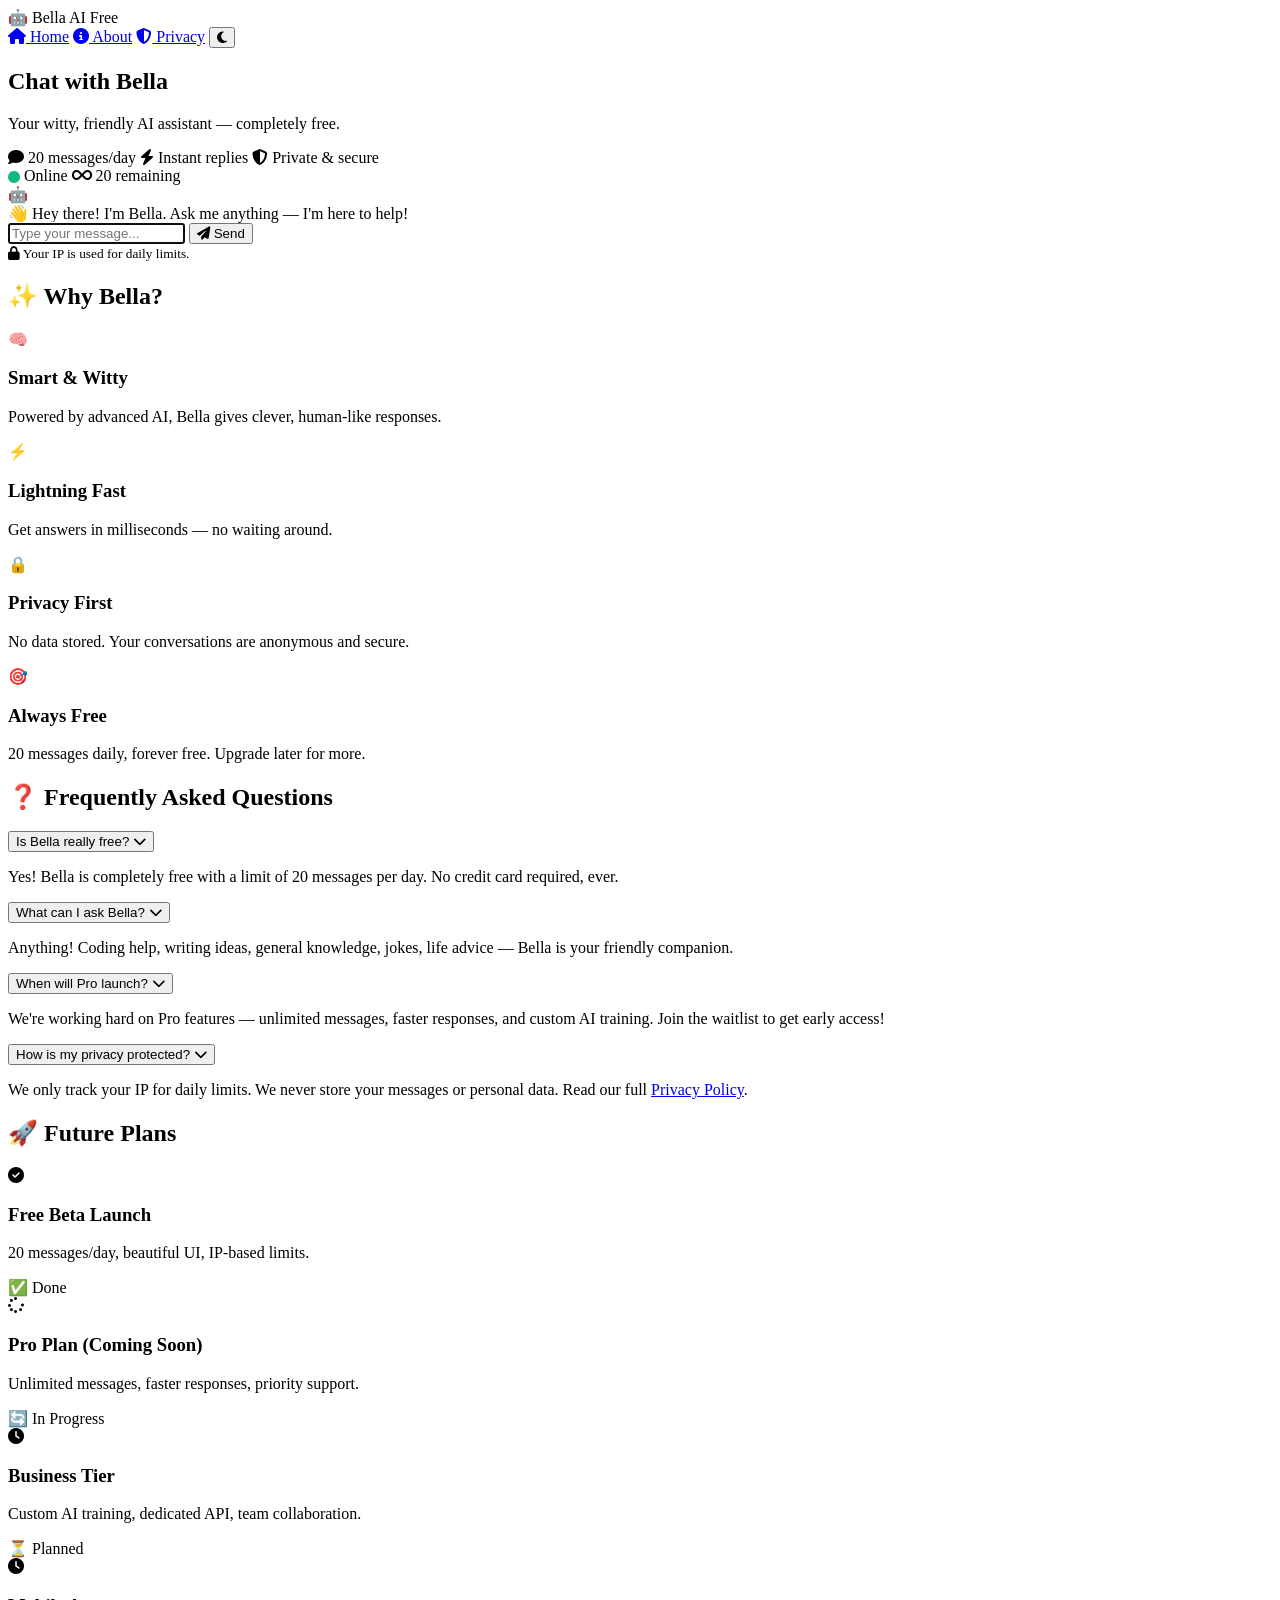
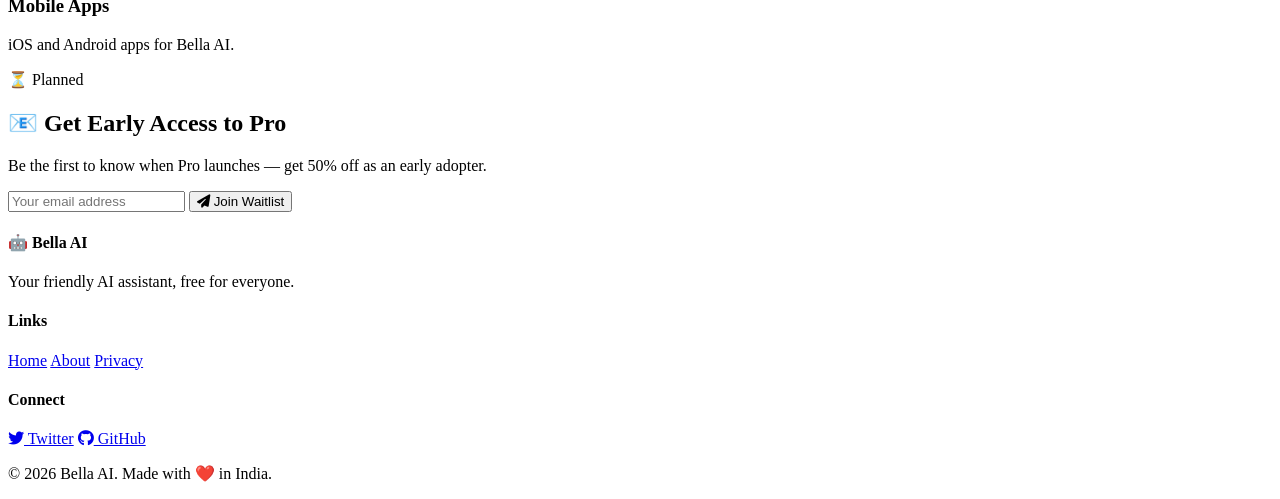
==== commit f8df481c: "Update index.html" ====
--- a/index.html
+++ b/index.html
@@ -1,229 +1,215 @@
 <!DOCTYPE html>
-<html lang="en">
+<html lang="en" data-theme="light">
 <head>
-<meta charset="UTF-8">
-<meta name="viewport" content="width=device-width, initial-scale=1.0">
-<title>Bella AI</title>
-<link rel="preconnect" href="https://fonts.googleapis.com">
-<link href="https://fonts.googleapis.com/css2?family=Inter:wght@300;400;500;600;700;800&display=swap" rel="stylesheet">
-<style>
-*{margin:0;padding:0;box-sizing:border-box;font-family:'Inter',sans-serif}
-body{
-min-height:100vh;display:flex;justify-content:center;align-items:center;
-padding:15px;overflow-x:hidden;
-background:linear-gradient(-45deg,#4f46e5,#7c3aed,#8b5cf6,#6366f1);
-background-size:400% 400%;animation:bgMove 15s ease infinite;
-}
-@keyframes bgMove{0%{background-position:0% 50%}50%{background-position:100% 50%}100%{background-position:0% 50%}}
-.container{
-width:min(100%,750px);padding:28px;border-radius:35px;
-background:rgba(255,255,255,.12);backdrop-filter:blur(25px);
-border:1px solid rgba(255,255,255,.15);
-box-shadow:0 20px 80px rgba(0,0,0,.25);
-}
-.logo{text-align:center;font-size:70px}
-h1{text-align:center;color:#fff;font-size:3rem}
-.subtitle{text-align:center;color:rgba(255,255,255,.9);margin:10px 0 25px}
-.badge{display:inline-block;background:rgba(16,185,129,.25);padding:10px 20px;border-radius:50px;color:#fff}
-.center{text-align:center}
-.chat-box{
-margin-top:25px;padding:20px;min-height:300px;border-radius:25px;
-background:rgba(255,255,255,.08);
-max-height:400px;overflow-y:auto;
-}
-.message{padding:15px 18px;border-radius:20px;max-width:85%;margin-bottom:12px;word-wrap:break-word;}
-.user-message{background:linear-gradient(135deg,#6366f1,#8b5cf6);color:#fff;margin-left:auto;text-align:right;}
-.bot-message{background:rgba(255,255,255,.9);color:#222;}
-.input-group{display:flex;gap:12px;margin-top:20px}
-input,button{height:56px;border:none;border-radius:18px}
-input{flex:1;padding:0 20px;background:rgba(255,255,255,.12);color:#fff}
-input::placeholder{color:rgba(255,255,255,.6)}
-button{padding:0 30px;background:linear-gradient(135deg,#6366f1,#8b5cf6);color:#fff;font-weight:700;cursor:pointer;transition:transform .2s}
-button:hover{transform:scale(1.02)}
-button:disabled{opacity:.6;cursor:not-allowed}
-.section-title{text-align:center;color:#fff;margin:35px 0 20px}
-.pricing-grid{display:grid;grid-template-columns:repeat(auto-fit,minmax(240px,1fr));gap:20px}
-.card{
-padding:25px;border-radius:25px;color:#fff;
-background:rgba(255,255,255,.1);
-}
-.price{font-size:3rem;font-weight:800;margin:15px 0}
-.list{list-style:none}.list li{padding:7px 0}
-.tag{display:inline-block;margin-top:20px;padding:8px 16px;border-radius:50px;background:#10b981}
-.blue{background:#6366f1}
-.waitlist{
-margin-top:30px;padding:25px;border-radius:25px;
-background:rgba(255,255,255,.1)
-}
-.waitlist h3{text-align:center;color:#fff;margin-bottom:20px}
-.waitlist form{display:flex;gap:12px}
-.footer{text-align:center;color:rgba(255,255,255,.85);margin-top:30px}
-.footer a{color:rgba(255,255,255,.9);text-decoration:underline;cursor:pointer;}
-.loading{
-display:inline-block;width:20px;height:20px;
-border:3px solid rgba(255,255,255,.3);
-border-top:3px solid #fff;border-radius:50%;
-animation:spin 1s linear infinite;
-}
-@keyframes spin{0%{transform:rotate(0)}100%{transform:rotate(360)}}
-.toast{
-position:fixed;bottom:20px;right:20px;background:#333;color:#fff;
-padding:15px 25px;border-radius:12px;display:none;z-index:999;
-}
-.toast.show{display:block;animation:slideIn .5s}
-@keyframes slideIn{from{transform:translateY(100px);opacity:0}to{transform:translateY(0);opacity:1}}
-@media(max-width:650px){
-.container{padding:20px}
-h1{font-size:2.3rem}
-.logo{font-size:60px}
-.input-group,.waitlist form{flex-direction:column}
-button{width:100%}
-}
-</style>
+    <meta charset="UTF-8" />
+    <meta name="viewport" content="width=device-width, initial-scale=1.0" />
+    <title>Bella AI – Free AI Assistant</title>
+    <link rel="preconnect" href="https://fonts.googleapis.com" />
+    <link href="https://fonts.googleapis.com/css2?family=Inter:wght@300;400;500;600;700;800&display=swap" rel="stylesheet" />
+    <link rel="stylesheet" href="https://cdnjs.cloudflare.com/ajax/libs/font-awesome/6.5.0/css/all.min.css" />
+    <link rel="stylesheet" href="style.css" />
 </head>
 <body>
-<div class="container">
-  <div class="logo">🤖</div>
-  <h1>Bella AI</h1>
-  <p class="subtitle">Your friendly AI assistant — FREE for everyone</p>
-  <div class="center"><span class="badge">✨ Free Tier Active</span></div>
-
-  <div class="chat-box" id="chatBox">
-    <div class="message bot-message">👋 Hey there! I'm Bella. Ask me anything!</div>
-  </div>
-
-  <div class="input-group">
-    <input type="text" id="userInput" placeholder="Type your message..." onkeypress="if(event.key==='Enter') sendMessage()">
-    <button id="sendBtn" onclick="sendMessage()">Send</button>
-  </div>
-
-  <h2 class="section-title">🚀 Premium Plans</h2>
-  <div class="pricing-grid">
-    <div class="card">
-      <h3>Free</h3>
-      <div class="price">₹0</div>
-      <ul class="list">
-        <li>✅ 20 messages/day</li>
-        <li>✅ Standard speed</li>
-        <li>✅ Basic support</li>
-      </ul>
-      <span class="tag">Current</span>
-    </div>
-    <div class="card">
-      <h3>Pro</h3>
-      <div class="price">₹99 <span style="font-size:22px">/mo</span></div>
-      <ul class="list">
-        <li>✅ Unlimited messages</li>
-        <li>✅ Faster responses</li>
-        <li>✅ Priority support</li>
-      </ul>
-      <span class="tag blue">Coming Soon</span>
-    </div>
-  </div>
-
-  <div class="waitlist">
-    <h3>📧 Get Early Access to Pro</h3>
-    <form id="waitlistForm">
-      <input type="email" id="waitlistEmail" placeholder="Your email" required>
-      <button type="submit">Join Waitlist</button>
-    </form>
-  </div>
-
-  <div class="footer">
-    Made with ❤️ • Free for everyone • <a onclick="showToast('Premium features coming soon!')">About</a>
-  </div>
-</div>
-
-<!-- Toast notification -->
-<div class="toast" id="toast"></div>
-
-<script>
-  // ---------- CONFIG ----------
-  // ⚠️ CHANGE THIS TO YOUR ACTUAL SPACE URL
-  const API_URL = "https://shahid0812-Api.hf.space";
-
-  // Generate or retrieve a persistent user ID (for tracking)
-  let userId = localStorage.getItem('bella_user_id');
-  if (!userId) {
-    userId = 'user_' + Math.random().toString(36).substr(2, 9);
-    localStorage.setItem('bella_user_id', userId);
-  }
-
-  // ---------- CHAT ----------
-  const chatBox = document.getElementById('chatBox');
-  const userInput = document.getElementById('userInput');
-  const sendBtn = document.getElementById('sendBtn');
-
-  async function sendMessage() {
-    const msg = userInput.value.trim();
-    if (!msg) return;
-
-    // Add user message
-    chatBox.innerHTML += `<div class="message user-message">${escapeHtml(msg)}</div>`;
-    userInput.value = '';
-    sendBtn.disabled = true;
-    sendBtn.innerHTML = '<span class="loading"></span>';
-
-    // Show typing
-    chatBox.innerHTML += `<div class="message bot-message" id="typing">🤔 Thinking...</div>`;
-    chatBox.scrollTop = chatBox.scrollHeight;
-
-    try {
-      const resp = await fetch(`${API_URL}/chat`, {
-        method: 'POST',
-        headers: { 'Content-Type': 'application/json' },
-        body: JSON.stringify({ message: msg, user_id: userId })
-      });
-      const data = await resp.json();
-      document.getElementById('typing').remove();
-      chatBox.innerHTML += `<div class="message bot-message">${escapeHtml(data.response)}</div>`;
-    } catch (e) {
-      document.getElementById('typing').remove();
-      chatBox.innerHTML += `<div class="message bot-message">😅 Oops! Something went wrong. Please try again.</div>`;
-    }
-
-    chatBox.scrollTop = chatBox.scrollHeight;
-    sendBtn.disabled = false;
-    sendBtn.textContent = 'Send';
-  }
-
-  // ---------- WAITLIST ----------
-  document.getElementById('waitlistForm').addEventListener('submit', async function(e) {
-    e.preventDefault();
-    const email = document.getElementById('waitlistEmail').value.trim();
-    if (!email) return;
-
-    try {
-      const resp = await fetch(`${API_URL}/signup`, {
-        method: 'POST',
-        headers: { 'Content-Type': 'application/json' },
-        body: JSON.stringify({ email, name: '' })
-      });
-      const data = await resp.json();
-      showToast('✅ ' + data.message);
-      document.getElementById('waitlistEmail').value = '';
-    } catch (e) {
-      showToast('❌ Something went wrong. Please try again.');
-    }
-  });
-
-  // ---------- HELPERS ----------
-  function escapeHtml(text) {
-    const div = document.createElement('div');
-    div.textContent = text;
-    return div.innerHTML;
-  }
-
-  function showToast(msg) {
-    const t = document.getElementById('toast');
-    t.textContent = msg;
-    t.classList.add('show');
-    setTimeout(() => t.classList.remove('show'), 4000);
-  }
-
-  console.log('🎉 Bella AI loaded! User ID:', userId);
-</script>
+
+    <!-- ====== NAVBAR ====== -->
+    <nav class="navbar">
+        <div class="nav-container">
+            <div class="nav-logo">
+                <span class="logo-emoji">🤖</span>
+                <span class="logo-text">Bella AI</span>
+                <span class="badge-free">Free</span>
+            </div>
+            <div class="nav-links">
+                <a href="index.html"><i class="fas fa-home"></i> Home</a>
+                <a href="about.html"><i class="fas fa-info-circle"></i> About</a>
+                <a href="privacy.html"><i class="fas fa-shield-alt"></i> Privacy</a>
+                <button id="themeToggle" class="theme-btn" aria-label="Toggle theme">
+                    <i class="fas fa-moon"></i>
+                </button>
+            </div>
+        </div>
+    </nav>
+
+    <!-- ====== HERO ====== -->
+    <section class="hero">
+        <div class="container">
+            <div class="hero-content">
+                <h1>Chat with <span class="gradient-text">Bella</span></h1>
+                <p class="hero-sub">Your witty, friendly AI assistant — completely free.</p>
+                <div class="stats-row">
+                    <span><i class="fas fa-comment"></i> 20 messages/day</span>
+                    <span><i class="fas fa-bolt"></i> Instant replies</span>
+                    <span><i class="fas fa-shield-alt"></i> Private & secure</span>
+                </div>
+            </div>
+        </div>
+    </section>
+
+    <!-- ====== CHAT SECTION ====== -->
+    <section class="chat-section">
+        <div class="container">
+            <div class="chat-wrapper">
+                <div class="chat-header">
+                    <span><i class="fas fa-circle" style="color:#10b981;font-size:12px;"></i> Online</span>
+                    <span id="remainingDisplay"><i class="fas fa-infinity"></i> 20 remaining</span>
+                </div>
+                <div class="chat-box" id="chatBox">
+                    <div class="message bot-message">
+                        <div class="avatar">🤖</div>
+                        <div class="bubble">👋 Hey there! I'm Bella. Ask me anything — I'm here to help!</div>
+                    </div>
+                </div>
+                <div class="input-group">
+                    <input type="text" id="userInput" placeholder="Type your message..." autofocus />
+                    <button id="sendBtn"><i class="fas fa-paper-plane"></i> Send</button>
+                </div>
+                <div class="chat-footer">
+                    <small><i class="fas fa-lock"></i> Your IP is used for daily limits.</small>
+                </div>
+            </div>
+        </div>
+    </section>
+
+    <!-- ====== FEATURES ====== -->
+    <section class="features">
+        <div class="container">
+            <h2 class="section-title">✨ Why Bella?</h2>
+            <div class="feature-grid">
+                <div class="feature-card">
+                    <div class="feature-icon">🧠</div>
+                    <h3>Smart & Witty</h3>
+                    <p>Powered by advanced AI, Bella gives clever, human-like responses.</p>
+                </div>
+                <div class="feature-card">
+                    <div class="feature-icon">⚡</div>
+                    <h3>Lightning Fast</h3>
+                    <p>Get answers in milliseconds — no waiting around.</p>
+                </div>
+                <div class="feature-card">
+                    <div class="feature-icon">🔒</div>
+                    <h3>Privacy First</h3>
+                    <p>No data stored. Your conversations are anonymous and secure.</p>
+                </div>
+                <div class="feature-card">
+                    <div class="feature-icon">🎯</div>
+                    <h3>Always Free</h3>
+                    <p>20 messages daily, forever free. Upgrade later for more.</p>
+                </div>
+            </div>
+        </div>
+    </section>
+
+    <!-- ====== QnA / FAQ ====== -->
+    <section class="faq">
+        <div class="container">
+            <h2 class="section-title">❓ Frequently Asked Questions</h2>
+            <div class="faq-grid">
+                <div class="faq-item">
+                    <button class="faq-question"><span>Is Bella really free?</span> <i class="fas fa-chevron-down"></i></button>
+                    <div class="faq-answer"><p>Yes! Bella is completely free with a limit of 20 messages per day. No credit card required, ever.</p></div>
+                </div>
+                <div class="faq-item">
+                    <button class="faq-question"><span>What can I ask Bella?</span> <i class="fas fa-chevron-down"></i></button>
+                    <div class="faq-answer"><p>Anything! Coding help, writing ideas, general knowledge, jokes, life advice — Bella is your friendly companion.</p></div>
+                </div>
+                <div class="faq-item">
+                    <button class="faq-question"><span>When will Pro launch?</span> <i class="fas fa-chevron-down"></i></button>
+                    <div class="faq-answer"><p>We're working hard on Pro features — unlimited messages, faster responses, and custom AI training. Join the waitlist to get early access!</p></div>
+                </div>
+                <div class="faq-item">
+                    <button class="faq-question"><span>How is my privacy protected?</span> <i class="fas fa-chevron-down"></i></button>
+                    <div class="faq-answer"><p>We only track your IP for daily limits. We never store your messages or personal data. Read our full <a href="privacy.html">Privacy Policy</a>.</p></div>
+                </div>
+            </div>
+        </div>
+    </section>
+
+    <!-- ====== FUTURE PLANS (Roadmap) ====== -->
+    <section class="roadmap">
+        <div class="container">
+            <h2 class="section-title">🚀 Future Plans</h2>
+            <div class="roadmap-timeline">
+                <div class="roadmap-item done">
+                    <div class="roadmap-icon"><i class="fas fa-check-circle"></i></div>
+                    <div class="roadmap-content">
+                        <h3>Free Beta Launch</h3>
+                        <p>20 messages/day, beautiful UI, IP-based limits.</p>
+                        <span class="roadmap-status done">✅ Done</span>
+                    </div>
+                </div>
+                <div class="roadmap-item doing">
+                    <div class="roadmap-icon"><i class="fas fa-spinner fa-spin"></i></div>
+                    <div class="roadmap-content">
+                        <h3>Pro Plan (Coming Soon)</h3>
+                        <p>Unlimited messages, faster responses, priority support.</p>
+                        <span class="roadmap-status doing">🔄 In Progress</span>
+                    </div>
+                </div>
+                <div class="roadmap-item todo">
+                    <div class="roadmap-icon"><i class="fas fa-clock"></i></div>
+                    <div class="roadmap-content">
+                        <h3>Business Tier</h3>
+                        <p>Custom AI training, dedicated API, team collaboration.</p>
+                        <span class="roadmap-status todo">⏳ Planned</span>
+                    </div>
+                </div>
+                <div class="roadmap-item todo">
+                    <div class="roadmap-icon"><i class="fas fa-clock"></i></div>
+                    <div class="roadmap-content">
+                        <h3>Mobile Apps</h3>
+                        <p>iOS and Android apps for Bella AI.</p>
+                        <span class="roadmap-status todo">⏳ Planned</span>
+                    </div>
+                </div>
+            </div>
+        </div>
+    </section>
+
+    <!-- ====== WAITLIST ====== -->
+    <section class="waitlist-section">
+        <div class="container">
+            <div class="waitlist-card">
+                <h2>📧 Get Early Access to Pro</h2>
+                <p>Be the first to know when Pro launches — get 50% off as an early adopter.</p>
+                <form id="waitlistForm" class="waitlist-form">
+                    <input type="email" id="waitlistEmail" placeholder="Your email address" required />
+                    <button type="submit"><i class="fas fa-paper-plane"></i> Join Waitlist</button>
+                </form>
+                <div id="waitlistMessage" class="waitlist-message"></div>
+            </div>
+        </div>
+    </section>
+
+    <!-- ====== FOOTER ====== -->
+    <footer class="footer">
+        <div class="container">
+            <div class="footer-grid">
+                <div>
+                    <h4>🤖 Bella AI</h4>
+                    <p>Your friendly AI assistant, free for everyone.</p>
+                </div>
+                <div>
+                    <h4>Links</h4>
+                    <a href="index.html">Home</a>
+                    <a href="about.html">About</a>
+                    <a href="privacy.html">Privacy</a>
+                </div>
+                <div>
+                    <h4>Connect</h4>
+                    <a href="#"><i class="fab fa-twitter"></i> Twitter</a>
+                    <a href="#"><i class="fab fa-github"></i> GitHub</a>
+                </div>
+            </div>
+            <div class="footer-bottom">
+                <p>&copy; 2026 Bella AI. Made with ❤️ in India.</p>
+            </div>
+        </div>
+    </footer>
+
+    <!-- ====== TOAST ====== -->
+    <div class="toast" id="toast"></div>
+
+    <!-- ====== SCRIPTS ====== -->
+    <script src="script.js"></script>
 </body>
-</html></div>
-</body>
-</html>
+                  </html>
